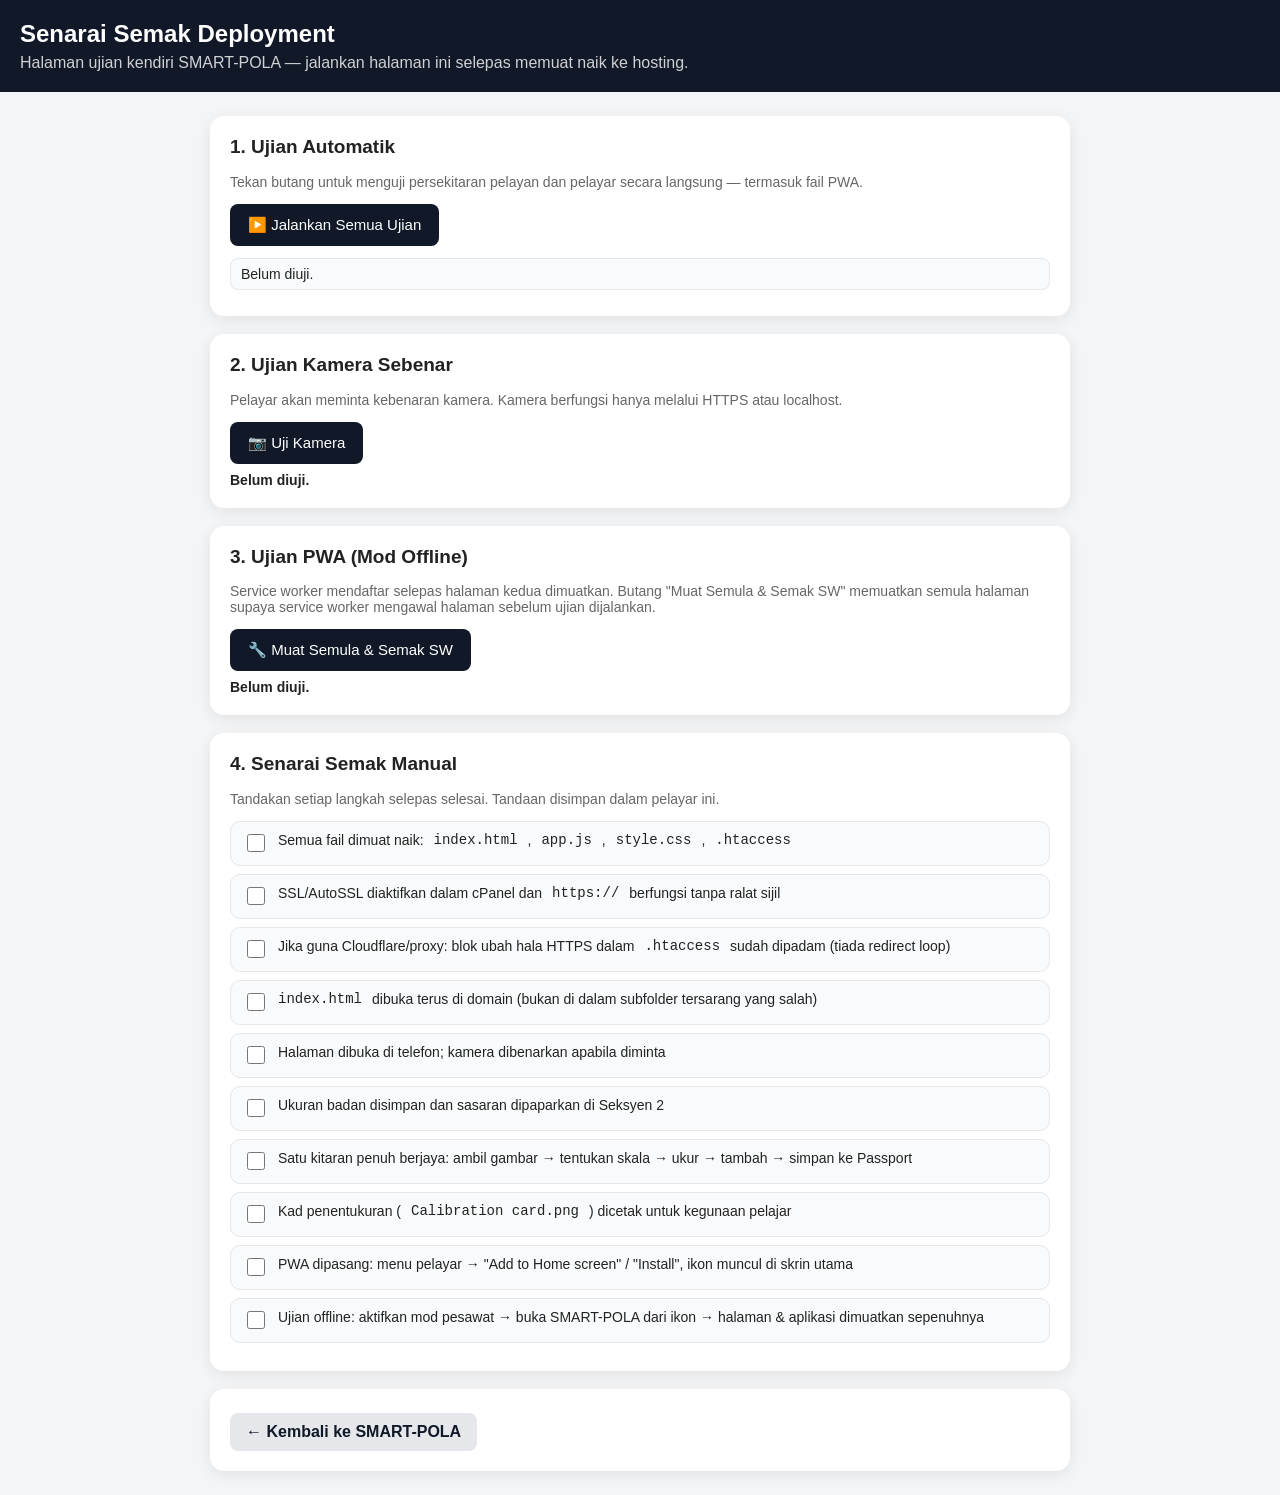
==== checklist.html @ 51a9c050 "cleanup files" ====
<!DOCTYPE html>
<html lang="ms">
<head>
<meta charset="UTF-8">
<meta name="viewport" content="width=device-width, initial-scale=1.0">
<title>SMART-POLA — Senarai Semak Deployment</title>
<style>
* {
box-sizing: border-box;
}
body {
margin: 0;
font-family: Arial, sans-serif;
background: #f4f5f7;
color: #222;
}
.header {
background: #111827;
color: white;
padding: 20px;
}
.header h1 {
margin: 0;
font-size: 24px;
}
.header p {
margin: 6px 0 0;
opacity: 0.8;
}
.container {
width: min(860px, 94%);
margin: 24px auto;
}
.card {
background: white;
padding: 20px;
margin-bottom: 18px;
border-radius: 14px;
box-shadow: 0 4px 16px rgba(0, 0, 0, 0.08);
}
.card h2 {
margin-top: 0;
font-size: 19px;
}
.description {
color: #666;
font-size: 14px;
}
button {
border: none;
padding: 12px 18px;
border-radius: 8px;
cursor: pointer;
font-size: 15px;
background: #111827;
color: white;
}
button.secondary {
background: #e5e7eb;
color: #111827;
}
button:disabled {
opacity: 0.5;
cursor: not-allowed;
}
.status-line {
margin: 8px 0 0;
font-weight: bold;
font-size: 14px;
}
.status-line .ok {
color: #15803d;
}
.status-line .fail {
color: #b91c1c;
}
.status-line .warn {
color: #b45309;
}
.test-list {
list-style: none;
padding: 0;
margin: 12px 0 0;
font-size: 14px;
}
.test-list li {
padding: 7px 10px;
border-radius: 8px;
margin-bottom: 6px;
background: #f9fafb;
border: 1px solid #e5e7eb;
display: flex;
justify-content: space-between;
gap: 12px;
}
.test-list .value {
font-family: monospace;
color: #555;
word-break: break-all;
}
.manual {
list-style: none;
padding: 0;
margin: 12px 0 0;
}
.manual li {
margin-bottom: 8px;
}
.manual label {
display: flex;
gap: 10px;
align-items: flex-start;
padding: 10px 12px;
background: #f9fafb;
border: 1px solid #e5e7eb;
border-radius: 10px;
cursor: pointer;
font-size: 14px;
}
.manual input {
margin-top: 2px;
width: 18px;
height: 18px;
flex-shrink: 0;
}
a.back {
display: inline-block;
margin-top: 4px;
color: #111827;
font-weight: bold;
text-decoration: none;
background: #e5e7eb;
padding: 10px 16px;
border-radius: 8px;
}
@media (max-width: 600px) {
.container {
width: 100%;
margin: 0;
}
.card {
border-radius: 0;
padding: 15px;
}
}
</style>
</head>
<body>
<header class="header">
<h1>Senarai Semak Deployment</h1>
<p>
Halaman ujian kendiri SMART-POLA — jalankan halaman ini selepas memuat naik ke hosting.
</p>
</header>
<main class="container">
<!-- UJIAN AUTOMATIK -->
<section class="card">
<h2>1. Ujian Automatik</h2>
<p class="description">
Tekan butang untuk menguji persekitaran pelayan dan pelayar secara langsung — termasuk fail PWA.
</p>
<button type="button" id="runTestsButton">
▶️ Jalankan Semua Ujian
</button>
<ul class="test-list" id="autoTestList">
<li>Belum diuji.</li>
</ul>
</section>

<!-- UJIAN KAMERA -->
<section class="card">
<h2>2. Ujian Kamera Sebenar</h2>
<p class="description">
Pelayar akan meminta kebenaran kamera. Kamera berfungsi hanya melalui HTTPS atau localhost.
</p>
<button type="button" id="cameraTestButton">
📷 Uji Kamera
</button>
<div class="status-line" id="cameraTestResult">
Belum diuji.
</div>
</section>

<!-- UJIAN PWA -->
<section class="card">
<h2>3. Ujian PWA (Mod Offline)</h2>
<p class="description">
Service worker mendaftar selepas halaman kedua dimuatkan. Butang "Muat Semula &amp; Semak SW" memuatkan semula halaman supaya service worker mengawal halaman sebelum ujian dijalankan.
</p>
<button type="button" id="swTestButton">
🔧 Muat Semula &amp; Semak SW
</button>
<div class="status-line" id="swTestResult">
Belum diuji.
</div>
</section>

<!-- SENARAI MANUAL -->
<section class="card">
<h2>4. Senarai Semak Manual</h2>
<p class="description">
Tandakan setiap langkah selepas selesai. Tandaan disimpan dalam pelayar ini.
</p>
<ul class="manual" id="manualChecklist">
<li><label><input type="checkbox">
Semua fail dimuat naik: <code>index.html</code>, <code>app.js</code>, <code>style.css</code>, <code>.htaccess</code>
</label></li>
<li><label><input type="checkbox">
SSL/AutoSSL diaktifkan dalam cPanel dan <code>https://</code> berfungsi tanpa ralat sijil
</label></li>
<li><label><input type="checkbox">
Jika guna Cloudflare/proxy: blok ubah hala HTTPS dalam <code>.htaccess</code> sudah dipadam (tiada redirect loop)
</label></li>
<li><label><input type="checkbox">
<code>index.html</code> dibuka terus di domain (bukan di dalam subfolder tersarang yang salah)
</label></li>
<li><label><input type="checkbox">
Halaman dibuka di telefon; kamera dibenarkan apabila diminta
</label></li>
<li><label><input type="checkbox">
Ukuran badan disimpan dan sasaran dipaparkan di Seksyen 2
</label></li>
<li><label><input type="checkbox">
Satu kitaran penuh berjaya: ambil gambar → tentukan skala → ukur → tambah → simpan ke Passport
</label></li>
<li><label><input type="checkbox">
Kad penentukuran (<code>Calibration card.png</code>) dicetak untuk kegunaan pelajar
</label></li>
<li><label><input type="checkbox">
PWA dipasang: menu pelayar → "Add to Home screen" / "Install", ikon muncul di skrin utama
</label></li>
<li><label><input type="checkbox">
Ujian offline: aktifkan mod pesawat → buka SMART-POLA dari ikon → halaman &amp; aplikasi dimuatkan sepenuhnya
</label></li>
</ul>
</section>

<section class="card">
<a class="back" href="index.html">← Kembali ke SMART-POLA</a>
</section>
</main>
<script>
(function () {
"use strict";

var runTestsButton = document.getElementById("runTestsButton");
var autoTestList = document.getElementById("autoTestList");
var cameraTestButton = document.getElementById("cameraTestButton");
var cameraTestResult = document.getElementById("cameraTestResult");
var swTestButton = document.getElementById("swTestButton");
var swTestResult = document.getElementById("swTestResult");
var manualChecklist = document.getElementById("manualChecklist");

// ---------- Ujian automatik ----------
function setRow(name, state, value) {
var symbol = state === "ok" ? "✅" : (state === "fail" ? "❌" : "⚠️");
return "<li><span>" + symbol + " " + name + "</span>" +
"<span class=\"value\">" + value + "</span></li>";
}

function checkFile(path, validator) {
return fetch(path, { cache: "no-store" }).then(function (res) {
// 403 pada dotfile biasanya bermakna fail wujud tetapi dilindungi pelayan
if (res.status === 403) {
return { state: "warn", value: "wujud (403 dilindungi)" };
}
if (!res.ok) {
return { state: "fail", value: "HTTP " + res.status };
}
return res.text().then(function (text) {
if (validator && !validator(text)) {
return { state: "fail", value: "kandungan tidak menepati" };
}
return { state: "ok", value: "OK" };
});
}).catch(function () {
return { state: "fail", value: "tidak dapat diambil" };
});
}

function runTests() {
runTestsButton.disabled = true;
autoTestList.innerHTML = "<li>Sedang menguji...</li>";

var isLocal = location.hostname === "localhost" ||
location.hostname === "127.0.0.1" ||
location.protocol === "file:";

var tests = [];

// HTTPS
if (location.protocol === "https:" || isLocal) {
tests.push(Promise.resolve({
name: "HTTPS / konteks selamat",
state: location.protocol === "https:" ? "ok" : "warn",
value: location.protocol
}));
} else {
tests.push(Promise.resolve({
name: "HTTPS / konteks selamat",
state: "fail",
value: location.protocol + " — kamera akan disekat"
}));
}

// Kamera API
tests.push(Promise.resolve({
name: "API kamera (mediaDevices)",
state: navigator.mediaDevices && navigator.mediaDevices.getUserMedia ? "ok" : "fail",
value: navigator.mediaDevices ? "tersedia" : "tiada"
}));

// localStorage
var storageState = "ok";
var storageValue = "berfungsi";
try {
localStorage.setItem("smartpola_test", "1");
storageValue = localStorage.getItem("smartpola_test") === "1" ? "berfungsi" : "tidak konsisten";
localStorage.removeItem("smartpola_test");
} catch (e) {
storageState = "fail";
storageValue = "disekat (mode incognito / dasar pelayar)";
}
tests.push(Promise.resolve({
name: "localStorage (penyimpanan data)",
state: storageState,
value: storageValue
}));

// Fail aplikasi
tests.push(checkFile("index.html", function (t) {
return t.indexOf("SMART-POLA") !== -1;
}).then(function (r) { r.name = "index.html"; return r; }));

tests.push(checkFile("app.js", function (t) {
return t.indexOf("SMART-POLA") !== -1;
}).then(function (r) { r.name = "app.js"; return r; }));

tests.push(checkFile("style.css", function (t) {
return t.indexOf("measurement-grid") !== -1;
}).then(function (r) { r.name = "style.css"; return r; }));

tests.push(checkFile(".htaccess").then(function (r) {
r.name = ".htaccess";
if (r.state === "fail") {
r.state = "warn";
r.value = "tiada (apps masih berfungsi; HTTPS perlu dipaksa secara manual)";
}
return r;
}));

tests.push(checkFile("Calibration card.png").then(function (r) {
r.name = "Calibration card.png";
if (r.state === "fail") {
r.state = "warn";
r.value = "tiada (kad perlu dicetak untuk pelajar)";
}
return r;
}));

// PWA: manifest, ikon, service worker
tests.push(checkFile("manifest.json", function (t) {
try {
var manifest = JSON.parse(t);
return manifest.name && manifest.icons && manifest.icons.length > 0;
} catch (e) {
return false;
}
}).then(function (r) { r.name = "manifest.json (PWA)"; return r; }));

tests.push(checkFile("icon.svg", function (t) {
return t.indexOf("<svg") !== -1;
}).then(function (r) { r.name = "icon.svg (PWA)"; return r; }));

tests.push(checkFile("sw.js", function (t) {
return t.indexOf("CACHE_NAME") !== -1;
}).then(function (r) { r.name = "sw.js (service worker)"; return r; }));

Promise.all(tests).then(function (results) {
autoTestList.innerHTML = results.map(function (r) {
return setRow(r.name, r.state, r.value);
}).join("");
runTestsButton.disabled = false;
});
}

// ---------- Ujian kamera ----------
function runCameraTest() {
cameraTestButton.disabled = true;
cameraTestResult.innerHTML = "<span class=\"warn\">⏳ Meminta kebenaran kamera...</span>";

if (!navigator.mediaDevices || !navigator.mediaDevices.getUserMedia) {
cameraTestResult.innerHTML = "<span class=\"fail\">❌ API kamera tiada — pastikan laman diakses melalui HTTPS.</span>";
cameraTestButton.disabled = false;
return;
}

navigator.mediaDevices.getUserMedia({ video: { facingMode: "environment" }, audio: false })
.then(function (stream) {
stream.getTracks().forEach(function (track) { track.stop(); });
cameraTestResult.innerHTML = "<span class=\"ok\">✅ Kamera berfungsi. Kebenaran diberikan.</span>";
cameraTestButton.disabled = false;
})
.catch(function (error) {
cameraTestResult.innerHTML =
"<span class=\"fail\">❌ Kamera gagal: " + error.name +
"</span> — semak kebenaran pelayar dan pastikan HTTPS aktif.";
cameraTestButton.disabled = false;
});
}

// ---------- Senarai manual (disimpan) ----------
var MANUAL_KEY = "smartpola_checklist";

function loadManualState() {
var saved;
try {
saved = JSON.parse(localStorage.getItem(MANUAL_KEY) || "[]");
} catch (e) {
saved = [];
}
var boxes = manualChecklist.querySelectorAll("input[type=\"checkbox\"]");
boxes.forEach(function (box, index) {
box.checked = saved[index] === true;
box.addEventListener("change", saveManualState);
});
}

function saveManualState() {
var boxes = manualChecklist.querySelectorAll("input[type=\"checkbox\"]");
var state = [];
boxes.forEach(function (box) {
state.push(box.checked);
});
try {
localStorage.setItem(MANUAL_KEY, JSON.stringify(state));
} catch (e) {
// abaikan
}
}

// ---------- Ujian service worker ----------
function runSwTest() {
swTestButton.disabled = true;
swTestResult.innerHTML = "<span class=\"warn\">⏳ Menyemak service worker...</span>";
if (!("serviceWorker" in navigator)) {
swTestResult.innerHTML = "<span class=\"fail\">❌ Pelayar tidak menyokong service worker.</span>";
swTestButton.disabled = false;
return;
}
navigator.serviceWorker.getRegistrations().then(function (regs) {
if (regs.length === 0) {
swTestResult.innerHTML =
"<span class=\"warn\">⚠️ Service worker belum berdaftar. Muat semula halaman sekali lagi, kemudian cuba semula.</span>";
} else {
var scopeList = regs.map(function (reg) { return reg.scope; }).join("<br>");
swTestResult.innerHTML = "<span class=\"ok\">✅ Service worker aktif (" + regs.length + "):</span><br>" +
"<span class=\"value\">" + scopeList + "</span>";
}
swTestButton.disabled = false;
}).catch(function (err) {
swTestResult.innerHTML = "<span class=\"fail\">❌ Gagal semak SW: " + err.message + "</span>";
swTestButton.disabled = false;
});
}

runTestsButton.addEventListener("click", runTests);
cameraTestButton.addEventListener("click", runCameraTest);
swTestButton.addEventListener("click", runSwTest);
loadManualState();
})();
</script>
</body>
</html>
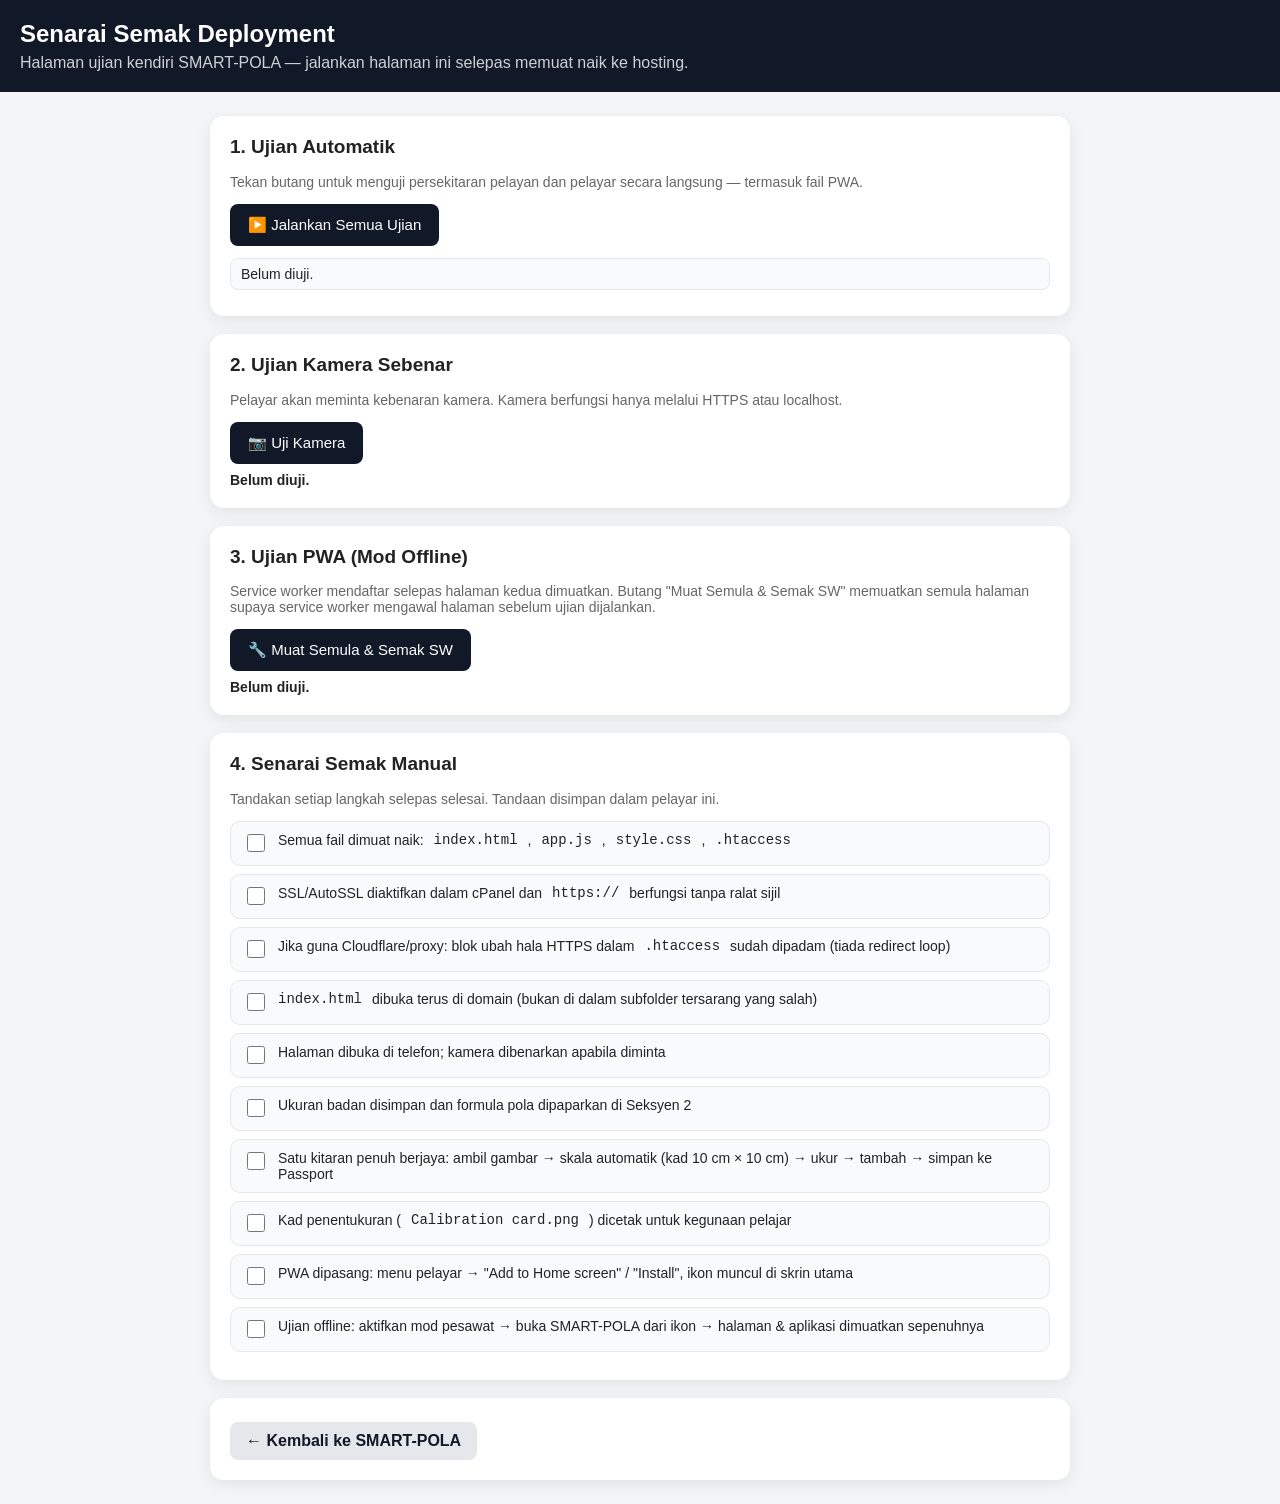
==== commit 845eb837: "Add files via upload" ====
--- a/checklist.html
+++ b/checklist.html
@@ -218,10 +218,10 @@
 Halaman dibuka di telefon; kamera dibenarkan apabila diminta
 </label></li>
 <li><label><input type="checkbox">
-Ukuran badan disimpan dan sasaran dipaparkan di Seksyen 2
-</label></li>
-<li><label><input type="checkbox">
-Satu kitaran penuh berjaya: ambil gambar → tentukan skala → ukur → tambah → simpan ke Passport
+Ukuran badan disimpan dan formula pola dipaparkan di Seksyen 2
+</label></li>
+<li><label><input type="checkbox">
+Satu kitaran penuh berjaya: ambil gambar → skala automatik (kad 10 cm × 10 cm) → ukur → tambah → simpan ke Passport
 </label></li>
 <li><label><input type="checkbox">
 Kad penentukuran (<code>Calibration card.png</code>) dicetak untuk kegunaan pelajar
